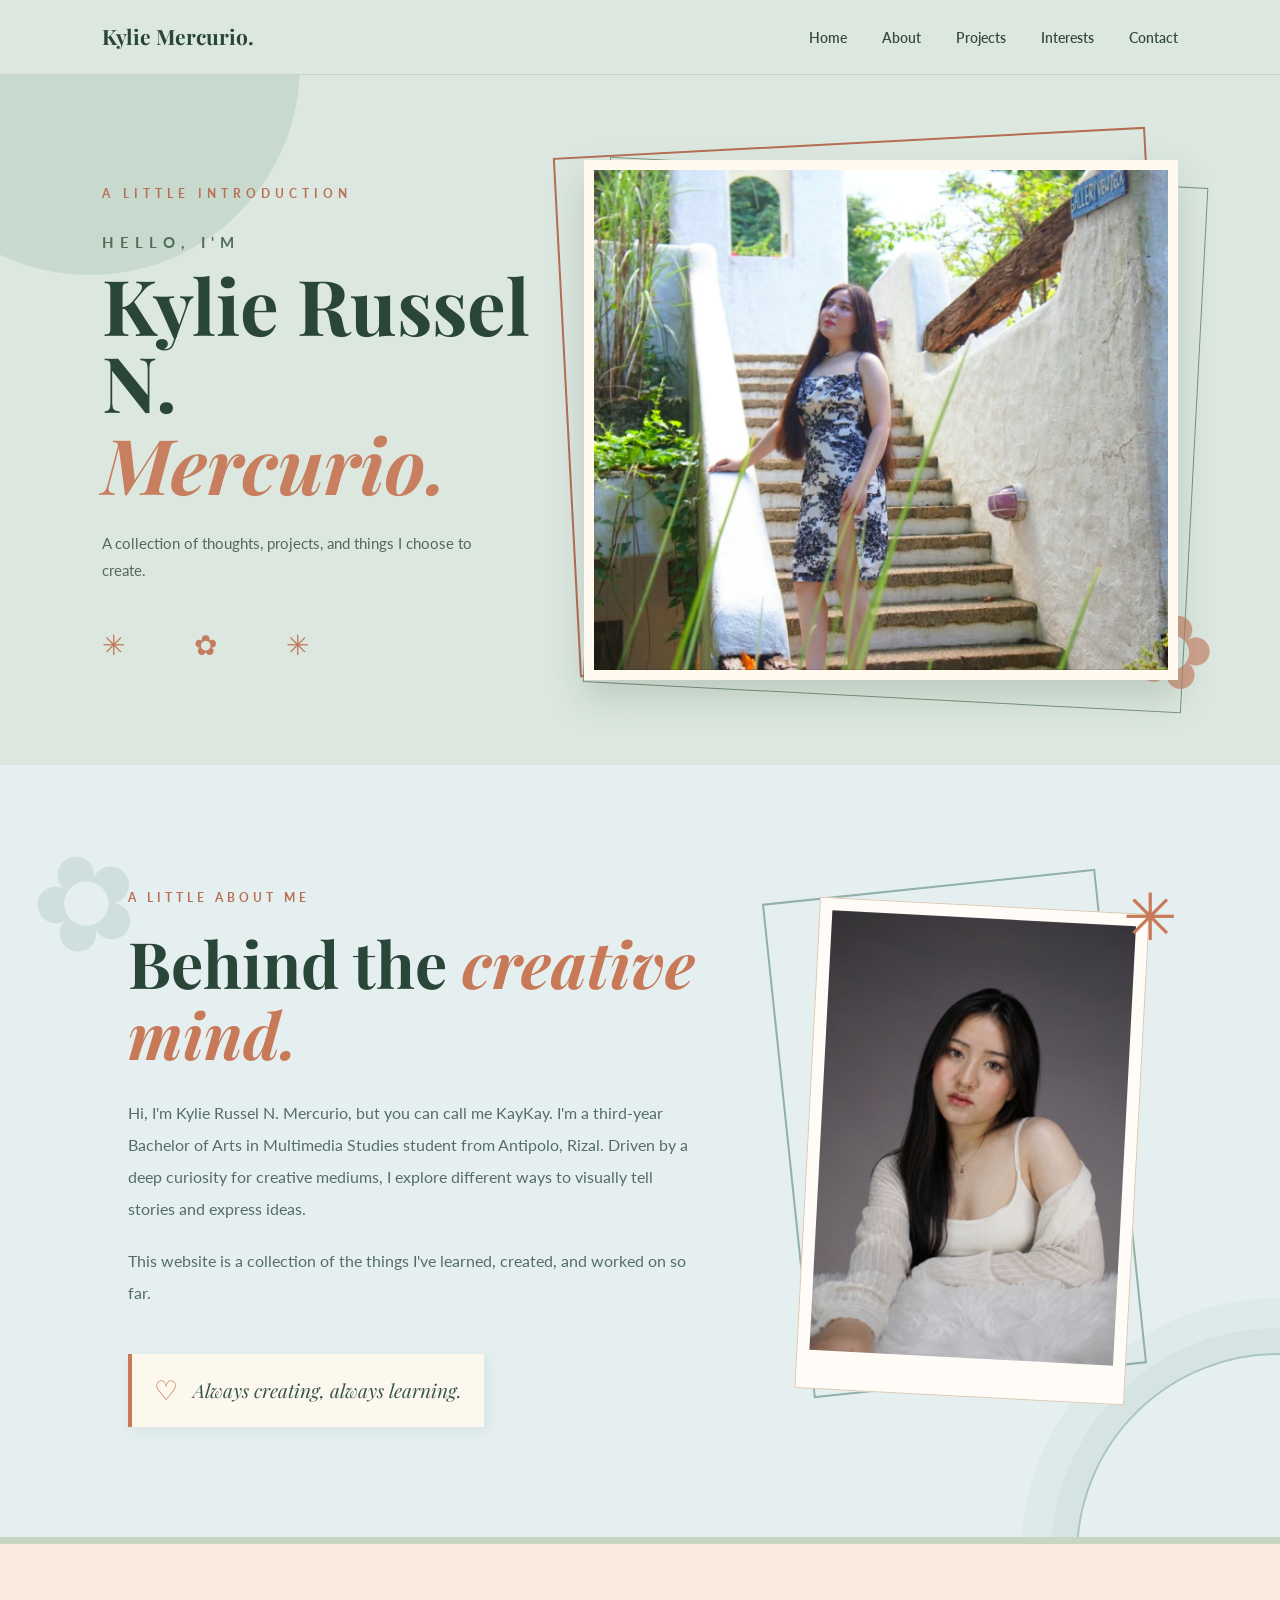
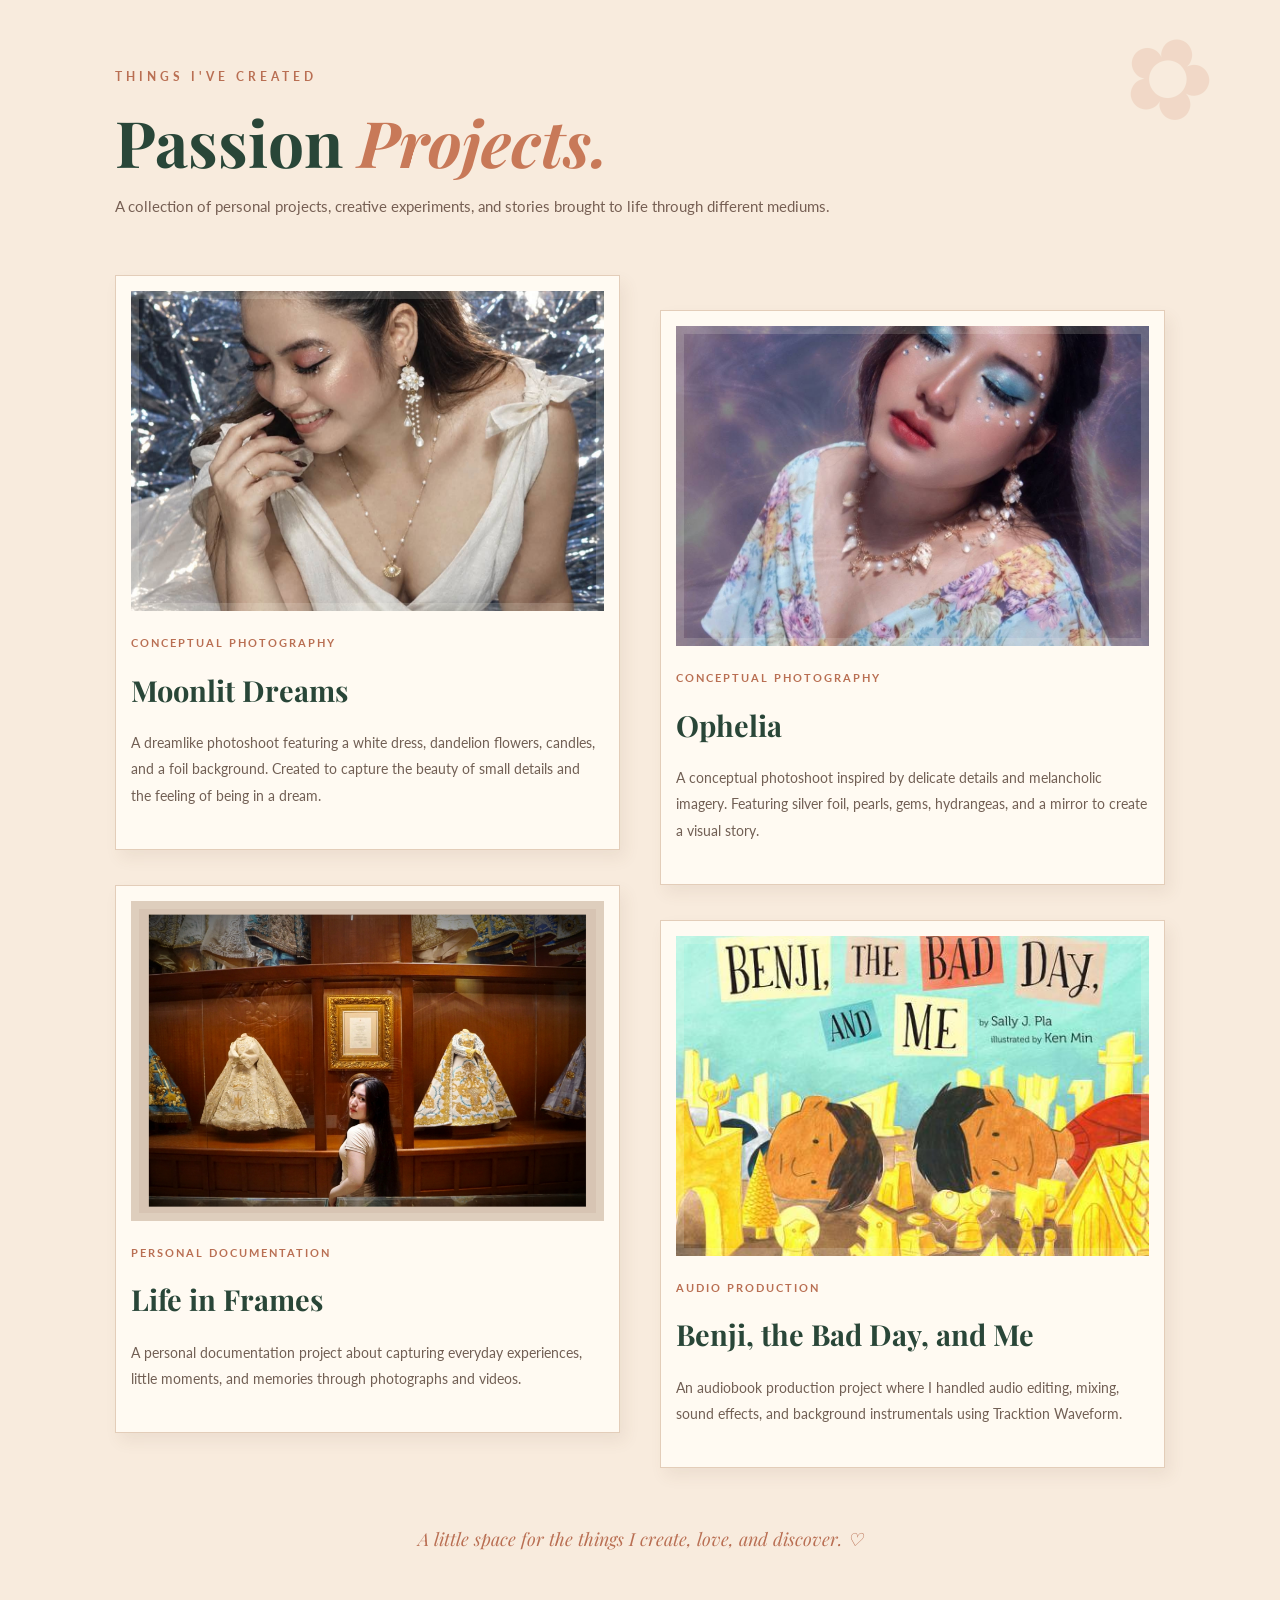
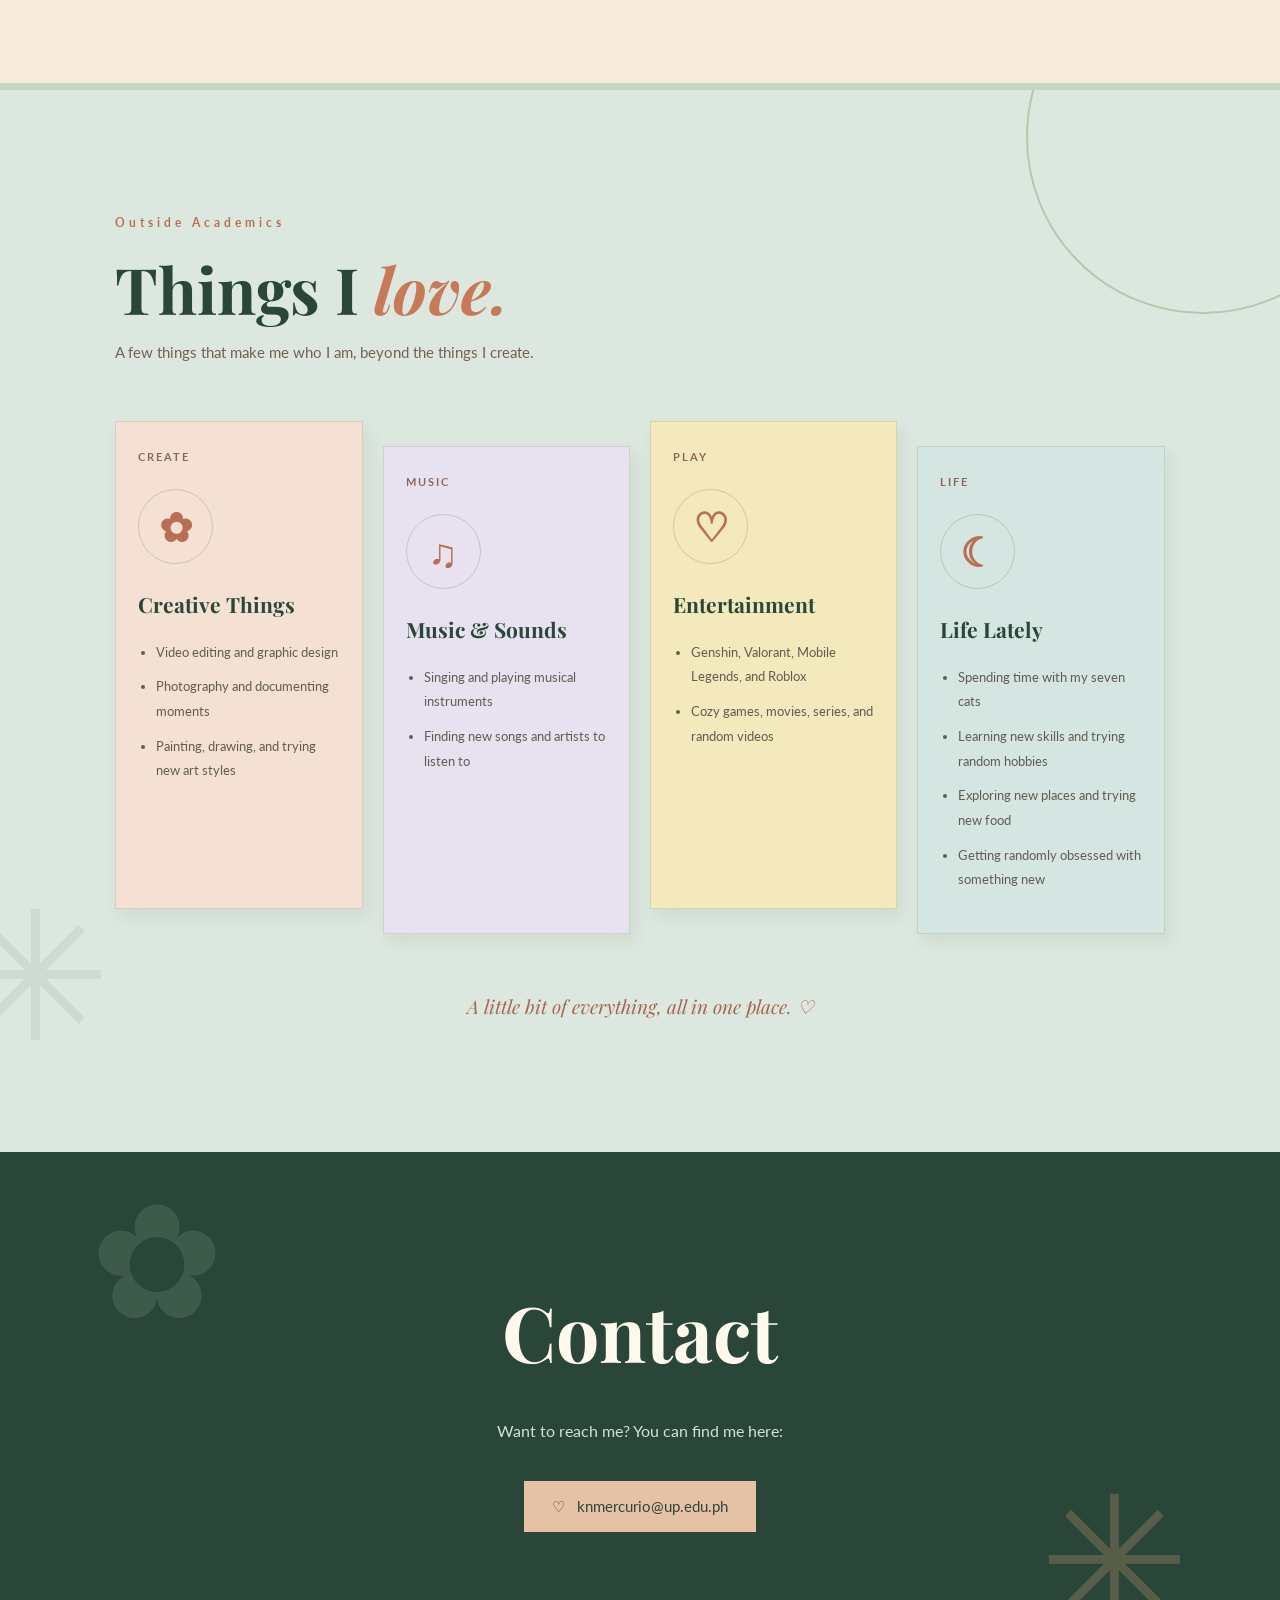
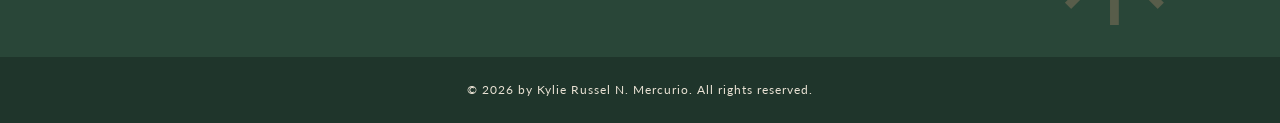
==== index.html @ 8a45fa14 "Rename myprofile.html to index.html" ====
<!DOCTYPE html>
<html lang="en">

<head>
    <meta charset="UTF-8">
    <meta name="viewport" content="width=device-width, initial-scale=1.0">

    <title>Kylie Russel N. Mercurio</title>

    <link rel="preconnect" href="https://fonts.googleapis.com">
    <link rel="preconnect" href="https://fonts.gstatic.com" crossorigin>

    <link href="https://fonts.googleapis.com/css2?family=Lato:wght@400;500;600;700&family=Playfair+Display:wght@400;500;600;700&display=swap" rel="stylesheet">

    <link rel="stylesheet" href="style.css">
</head>

<body>

    <main>
<! Navigation Bar >
<nav class="navbar">
    <div class="nav-container">

        <a href="#home" class="nav-logo">Kylie Mercurio.</a>

        <ul class="nav-links">
            <li><a href="#home">Home</a></li>
            <li><a href="#about">About</a></li>
            <li><a href="#projects">Projects</a></li>
            <li><a href="#interests">Interests</a></li>
            <li><a href="#contact">Contact</a></li>
        </ul>

    </div>
</nav>

<main>
        <! Home section >
      
<section id="home" class="hero">

    <div class="hero-content">

        <p class="small-label">A LITTLE INTRODUCTION</p>

        <p class="hello">HELLO, I'M</p>

        <h1 class="image-text">
            Kylie Russel N.
            <span>Mercurio.</span>
        </h1>

        <p class="hero-description">
            A collection of thoughts, projects, and
            things I choose to create.
        </p>

        <div class="hero-decoration">
            ✳ &nbsp; ✿ &nbsp; ✳
        </div>

    </div>

    <div class="hero-photo">
        <img src="HOME.jpeg" alt="Kylie ">
    </div>

</section>

        </section>


        <! About me section >
        <section id="about" class="about">

            <div class="about-text">

                <p class="section-label">A LITTLE ABOUT ME</p>

                <h2>Behind the <span>creative mind.</span></h2>

                <p>
                    Hi, I'm Kylie Russel N. Mercurio, but you can
                    call me KayKay. I'm a third-year Bachelor of
                    Arts in Multimedia Studies student from
                    Antipolo, Rizal. Driven by a deep curiosity
                    for creative mediums, I explore different
                    ways to visually tell stories and express ideas.
                </p>

                <p>
                    This website is a collection of the things
                    I've learned, created, and worked on so far.
                </p>

                <div class="about-note">
                    <span>♡</span>
                    <p>Always creating, always learning.</p>
                </div>

            </div>

            <div class="about-photo">

                <div class="photo-frame">
                    <img src="kylie.png" alt="Portrait of Kylie Mercurio">
                </div>
               
            </div>

        </section>


        <! Passion projects section >
        <section id="projects" class="projects">

            <div class="section-heading">

                <p class="section-label">THINGS I'VE CREATED</p>

                <h2>Passion <span>Projects.</span></h2>

                <p>
                    A collection of personal projects, creative experiments,
                    and stories brought to life through different mediums.
                </p>

            </div>

            <div class="project-container">

                <div class="project-card">

                    <div class="project-image">
                        <img src="moonlit.jpg" alt="Moonlit Dreams photoshoot">
                    </div>

                    <p class="card-number">CONCEPTUAL PHOTOGRAPHY</p>

                    <h3>Moonlit Dreams</h3>

                    <p>
                        A dreamlike photoshoot featuring a white dress,
                        dandelion flowers, candles, and a foil background.
                        Created to capture the beauty of small details
                        and the feeling of being in a dream.
                    </p>

                </div>

                <div class="project-card">

                    <div class="project-image">
                        <img src="ophelia.jpg" alt="Ophelia conceptual photoshoot">
                    </div>

                    <p class="card-number">CONCEPTUAL PHOTOGRAPHY</p>

                    <h3>Ophelia</h3>

                    <p>
                        A conceptual photoshoot inspired by delicate
                        details and melancholic imagery. Featuring
                        silver foil, pearls, gems, hydrangeas, and
                        a mirror to create a visual story.
                    </p>

                </div>

                <div class="project-card">

                    <div class="project-image">
                        <img src="life.png" alt="Life in Frames visual diary">
                    </div>

                    <p class="card-number">PERSONAL DOCUMENTATION</p>

                    <h3>Life in Frames</h3>

                    <p>
                        A personal documentation project about capturing
                        everyday experiences, little moments, and memories
                        through photographs and videos.
                    </p>

                </div>

                <div class="project-card">

                    <div class="project-image">
                        <img src="benji.jpg" alt="Benji, the Bad Day, and Me audiobook project">
                    </div>

                    <p class="card-number">AUDIO PRODUCTION</p>

                    <h3>Benji, the Bad Day, and Me</h3>

                    <p>
                        An audiobook production project where I handled
                        audio editing, mixing, sound effects, and
                        background instrumentals using Tracktion Waveform.
                    </p>

                </div>

            </div>

            <p class="projects-footer">
                A little space for the things I create, love, and discover. ♡
            </p>

        </section>


        <! Things I love section >
        <section id="interests" class="interests">

            <div class="section-heading">

                <p class="section-label">Outside Academics</p>

                <h2>Things I <span>love.</span></h2>

                <p>
                    A few things that make me who I am,
                    beyond the things I create.
                </p>

            </div>

            <div class="interest-container">

                <div class="interest-card">

                    <p class="card-number">CREATE</p>

                    <h3>✿</h3>

                    <h4>Creative Things</h4>

                    <ul>
                        <li>Video editing and graphic design</li>
                        <li>Photography and documenting moments</li>
                        <li>Painting, drawing, and trying new art styles</li>
                    </ul>

                </div>

                <div class="interest-card">

                    <p class="card-number">MUSIC</p>

                    <h3>♫</h3>

                    <h4>Music & Sounds</h4>

                    <ul>
                        <li>Singing and playing musical instruments</li>
                        <li>Finding new songs and artists to listen to</li>
                    </ul>

                </div>

                <div class="interest-card">

                    <p class="card-number">PLAY</p>

                    <h3>♡</h3>

                    <h4>Entertainment</h4>

                    <ul>
                        <li>Genshin, Valorant, Mobile Legends, and Roblox</li>
                        <li>Cozy games, movies, series, and random videos</li>
                    </ul>

                </div>

                <div class="interest-card">

                    <p class="card-number">LIFE</p>

                    <h3>☾</h3>

                    <h4>Life Lately</h4>

                    <ul>
                        <li>Spending time with my seven cats</li>
                        <li>Learning new skills and trying random hobbies</li>
                        <li>Exploring new places and trying new food</li>
                        <li>Getting randomly obsessed with something new</li>
                    </ul>

                </div>

            </div>

            <p class="interest-footer">
                A little bit of everything, all in one place. ♡
            </p>

        </section>


        <! Contact section >
        <section id="contact" class="contact">

            <h2>Contact</h2>

            <p>Want to reach me? You can find me here:</p>

            <p class="email">
                <a href="mailto:knmercurio@up.edu.ph">
                    ♡ &nbsp; knmercurio@up.edu.ph
                </a>
            </p>

        </section>

    </main>


    <! Footer >
    <footer>

        <p>© 2026 by Kylie Russel N. Mercurio. All rights reserved.</p>

    </footer>

</body>
</html>
---- style.css ----
/* GENERAL STYLING */

* {
    box-sizing: border-box;
}

html {
    scroll-behavior: smooth;
}

body {
    margin: 0;
    background: #FAF3E8;
    color: #344B40;
    font-family: 'Lato', sans-serif;
    font-size: 16px;
    line-height: 1.8;
}

h1, h2, h3, h4 {
    font-family: 'Playfair Display', serif;
}

a {
    color: inherit;
    text-decoration: none;
}

::selection {
    background: #D99A7B;
    color: white;
}


/* HOME SECTION */

.hero {
    min-height: 690px;
    display: grid;
    grid-template-columns: 0.85fr 1.15fr;
    align-items: center;
    position: relative;
    overflow: hidden;
    background: #DCE8DF;
    padding: 65px 8%;
}

.hero::before {
    content: "";
    position: absolute;
    width: 420px;
    height: 420px;
    background: #B8CFC1;
    border-radius: 50%;
    top: -220px;
    left: -120px;
    opacity: 0.55;
}

.hero::after {
    content: "✿";
    position: absolute;
    right: 5%;
    bottom: 4%;
    color: #C47C61;
    font-size: 100px;
    opacity: 0.65;
    transform: rotate(15deg);
}

.hero-content {
    position: relative;
    z-index: 2;
    padding: 30px 0;
}

.small-label {
    color: #B96F53;
    font-size: 12px;
    font-weight: bold;
    letter-spacing: 5px;
    margin-bottom: 25px;
}

.hello {
    color: #506E5B;
    font-size: 15px;
    font-weight: bold;
    letter-spacing: 6px;
    margin-bottom: 10px;
}

.image-text {
    color: #294638;
    font-size: clamp(3.5rem, 6vw, 6rem);
    line-height: 1;
    font-weight: 700;
    margin: 0;
}

.image-text span {
    display: block;
    color: #C77F60;
    font-style: italic;
    margin-top: 5px;
}

.hero-description {
    max-width: 380px;
    color: #53675A;
    font-size: 15px;
    margin-top: 28px;
}

.hero-decoration {
    color: #C47C61;
    font-size: 28px;
    margin-top: 35px;
    letter-spacing: 12px;
}

.hero-photo {
    position: relative;
    height: 520px;
    margin-left: 25px;
}

.hero-photo::before {
    content: "";
    position: absolute;
    inset: -18px 18px 18px -18px;
    border: 2px solid #B46E55;
    transform: rotate(-3deg);
}

.hero-photo::after {
    content: "";
    position: absolute;
    inset: 12px -18px -18px 12px;
    border: 1px solid #78947C;
    transform: rotate(3deg);
    pointer-events: none;
}

.hero-photo img {
    position: relative;
    z-index: 1;
    display: block;
    width: 100%;
    height: 100%;
    object-fit: cover;
    object-position: center 45%;
    border: 10px solid #FFF9EF;
    box-shadow: 0 18px 35px rgba(48, 66, 53, 0.18);
}


/* ABOUT SECTION */

.about {
    position: relative;
    display: flex;
    justify-content: space-between;
    align-items: center;
    gap: 7rem;
    min-height: 700px;
    padding: 110px 10%;
    background: #E5EFF0;
    overflow: hidden;
}

.about::before {
    content: "✿";
    position: absolute;
    top: 15px;
    left: 30px;
    color: #91B1A6;
    font-size: 130px;
    opacity: 0.25;
    transform: rotate(-20deg);
}

.about::after {
    content: "";
    position: absolute;
    width: 400px;
    height: 400px;
    right: -200px;
    bottom: -220px;
    border: 2px solid #A8C6B9;
    border-radius: 50%;
    box-shadow: 0 0 0 25px rgba(145, 177, 166, 0.12),
                0 0 0 55px rgba(145, 177, 166, 0.08);
}

.about-text {
    flex: 1;
    max-width: 690px;
    position: relative;
    z-index: 2;
}

.section-label {
    color: #B96F53;
    font-size: 12px;
    font-weight: bold;
    letter-spacing: 4px;
    margin-bottom: 20px;
}

.about-text h2 {
    color: #294638;
    font-size: clamp(3rem, 5vw, 4.5rem);
    line-height: 1.1;
    margin: 0 0 28px;
}

.about-text h2 span {
    color: #C87958;
    font-style: italic;
}

.about-text > p:not(.section-label) {
    color: #536D69;
    font-size: 16px;
    line-height: 2;
    margin-bottom: 20px;
}

.about-note {
    display: inline-flex;
    align-items: center;
    gap: 15px;
    margin-top: 25px;
    padding: 12px 22px;
    background: #FDF8EE;
    border-left: 4px solid #C87958;
    box-shadow: 4px 5px 12px rgba(65, 86, 76, 0.08);
}

.about-note span {
    font-size: 27px;
    color: #C87958;
}

.about-note p {
    margin: 0;
    color: #38564B;
    font-family: 'Playfair Display', serif;
    font-size: 19px;
    font-style: italic;
}

.about-photo {
    width: 330px;
    flex: none;
    position: relative;
    z-index: 2;
    margin-right: 15px;
}

.about-photo::before {
    content: "";
    position: absolute;
    inset: -20px 15px 15px -20px;
    border: 2px solid #91B1A6;
    transform: rotate(-6deg);
}

.about-photo::after {
    content: "✳";
    position: absolute;
    top: -48px;
    right: -40px;
    font-size: 65px;
    color: #C87958;
    z-index: 3;
}

.photo-frame {
    position: relative;
    background: #FFFCF7;
    padding: 12px 12px 38px;
    border: 1px solid #D8C9B5;
    box-shadow: 8px 15px 40
px rgba(36, 63, 54, 0.15);
    transform: rotate(3deg);
    transition: 0.4s ease;
}

.photo-frame:hover {
    transform: rotate(0deg) translateY(-8px);
}

.photo-frame img {
    display: block;
    width: 100%;
    height: 440px;
    object-fit: cover;
}

.photo-caption {
    text-align: center;
    color: #D77B55;
    font-family: 'Playfair Display', serif;
    font-style: italic;
    font-size: 1.1rem;
    font-weight: 500;
    letter-spacing: 1px;
    margin-top: 0.1rem;
    margin-bottom: 0.0rem;
    transform: translateY(-28deg) rotate(-3deg);
}


/* PROJECTS SECTION */

.projects {
    position: relative;
    padding: 110px 9%;
    background: #F8EBDD;
    border-top: 7px solid #C6D6C3;
    border-bottom: 7px solid #C6D6C3;
    overflow: hidden;
}

.projects::before {
    content: "✿";
    position: absolute;
    top: 30px;
    right: 5%;
    font-size: 110px;
    color: #D99A7B;
    opacity: 0.22;
    transform: rotate(20deg);
}

.section-heading {
    position: relative;
    margin-bottom: 55px;
    max-width: 720px;
    z-index: 1;
}

.section-heading h2 {
    color: #294638;
    font-size: clamp(3.2rem, 5vw, 4.5rem);
    line-height: 1.1;
    margin: 0 0 15px;
}

.section-heading h2 span {
    color: #C87958;
    font-style: italic;
}

.section-heading > p:last-child {
    color: #765F53;
    font-size: 15px;
}

.project-container {
    display: grid;
    grid-template-columns: repeat(2, 1fr);
    gap: 40px;
}

.project-card {
    position: relative;
    background: #FFFAF2;
    padding: 15px 15px 25px;
    border: 1px solid #E3CDB9;
    box-shadow: 5px 8px 15px rgba(101, 73, 57, 0.08);
    transition: transform 0.35s ease, box-shadow 0.35s ease;
}

.project-card:nth-child(2) {
    transform: translateY(35px);
}

.project-card:nth-child(3) {
    transform: translateY(-5px);
}

.project-card:nth-child(4) {
    transform: translateY(30px);
}

.project-card:hover {
    transform: translateY(-8px);
    box-shadow: 0 15px 25px rgba(101, 73, 57, 0.15);
}

.project-image {
    position: relative;
    width: 100%;
    height: 320px;
    overflow: hidden;
    background: #D7C4B3;
}

.project-image::after {
    content: "";
    position: absolute;
    inset: 0;
    border: 8px solid rgba(255, 250, 242, 0.16);
    pointer-events: none;
}

.project-image img {
    display: block;
    width: 100%;
    height: 100%;
    object-fit: cover;
    transition: transform 0.5s ease;
}

.project-card:hover .project-image img {
    transform: scale(1.07);
}

.card-number {
    color: #B96F53;
    font-size: 11px;
    font-weight: bold;
    letter-spacing: 2px;
    margin-top: 22px;
}

.project-card h3 {
    color: #294638;
    font-size: 29px;
    margin: 5px 0 10px;
}

.project-card > p:last-child {
    color: #715F54;
    font-size: 14px;
    line-height: 1.9;
}

.projects-footer {
    text-align: center;
    color: #B96F53;
    font-family: 'Playfair Display', serif;
    font-size: 18px;
    font-style: italic;
    margin-top: 85px;
}


/* INTERESTS SECTION */

.interests {
    position: relative;
    padding: 110px 9%;
    background: #DCE8DF;
    overflow: hidden;
}

.interests::before {
    content: "✳";
    position: absolute;
    left: -40px;
    bottom: 20px;
    color: #A2BBA5;
    font-size: 180px;
    opacity: 0.25;
}

.interests::after {
    content: "";
    position: absolute;
    top: -130px;
    right: -100px;
    width: 350px;
    height: 350px;
    border: 2px solid #B6C8AE;
    border-radius: 50%;
}

.interests .section-heading {
    position: relative;
    z-index: 1;
}

.interest-container {
    display: grid;
    grid-template-columns: repeat(4, 1fr);
    gap: 20px;
    position: relative;
    z-index: 1;
}

.interest-card {
    min-height: 350px;
    padding: 25px 22px;
    border: 1px solid rgba(100, 111, 85, 0.18);
    box-shadow: 5px 8px 15px rgba(48, 66, 53, 0.08);
    transition: transform 0.35s ease, box-shadow 0.35s ease;
}

.interest-card:nth-child(1) {
    background: #F5E1D4;
}

.interest-card:nth-child(2) {
    background: #E8E2F0;
}

.interest-card:nth-child(3) {
    background: #F4E9BD;
}

.interest-card:nth-child(4) {
    background: #D5E5E1;
}

.interest-card:nth-child(even) {
    transform: translateY(25px);
}

.interest-card:hover {
    transform: translateY(-8px);
    box-shadow: 0 15px 25px rgba(48, 66, 53, 0.14);
}

.interest-card .card-number {
    margin-top: 0;
    color: #8C6656;
}

.interest-card h3 {
    display: flex;
    align-items: center;
    justify-content: center;
    width: 75px;
    height: 75px;
    border: 1px solid rgba(109, 95, 78, 0.25);
    border-radius: 50%;
    color: #B96F53;
    font-size: 40px;
    margin: 22px 0;
}

.interest-card h4 {
    color: #294638;
    font-size: 21px;
    margin: 12px 0;
}

.interest-card ul {
    padding-left: 18px;
    color: #625D52;
}

.interest-card li {
    font-size: 13px;
    line-height: 1.9;
    margin-bottom: 10px;
}

.interest-footer {
    position: relative;
    z-index: 1;
    text-align: center;
    color: #A76550;
    font-family: 'Playfair Display', serif;
    font-size: 19px;
    font-style: italic;
    margin-top: 80px;
}


/* CONTACT SECTION */

.contact {
    position: relative;
    overflow: hidden;
    text-align: center;
    padding: 110px 8%;
    background: #294638;
    color: #FFF8ED;
}

.contact::before {
    content: "✿";
    position: absolute;
    top: -40px;
    left: 7%;
    color: #B9CBB5;
    font-size: 160px;
    opacity: 0.15;
}

.contact::after {
    content: "✳";
    position: absolute;
    right: 7%;
    bottom: -60px;
    color: #E3A17F;
    font-size: 180px;
    opacity: 0.25;
}

.contact h2 {
    position: relative;
    z-index: 1;
    color: #FFF8ED;
    font-size: clamp(3.5rem, 6vw, 5rem);
    margin: 0 0 15px;
}

.contact > p:not(.email) {
    position: relative;
    z-index: 1;
    color: #D6E1D5;
    font-size: 16px;
}

.email {
    position: relative;
    z-index: 1;
    display: inline-block;
    padding: 12px 28px;
    margin-top: 20px;
    background: #E5C2A6;
    color: #294638;
    font-size: 15px;
    transition: 0.3s ease;
}

.email:hover {
    background: #FFF8ED;
    transform: translateY(-5px);
}


/* FOOTER */

footer {
    display: flex;
    justify-content: center;
    align-items: center;
    text-align: center;
    padding: 22px 8%;
    background: #1F352B;
    color: #E9E2D4;
    font-size: 12px;
    letter-spacing: 1px;
}

footer p {
    margin: 0;
}


/* RESPONSIVE DESIGN */

@media screen and (max-width: 1000px) {

    .hero {
        grid-template-columns: 1fr 1fr;
        padding: 60px 6%;
    }

    .hero-photo {
        height: 430px;
    }

    .about {
        gap: 4rem;
    }

    .interest-container {
        grid-template-columns: repeat(2, 1fr);
    }

}

@media screen and (max-width: 700px) {

    .hero {
        grid-template-columns: 1fr;
        gap: 45px;
        padding: 65px 8%;
    }

    .hero-content {
        padding: 0;
    }

    .image-text {
        font-size: 3.7rem;
    }

    .hero-photo {
        height: 420px;
        margin: 0 10px;
    }

    .hero::after {
        font-size: 65px;
    }

    .about {
        flex-direction: column;
        align-items: flex-start;
        gap: 55px;
        padding: 80px 8%;
    }

    .about-text h2 {
        font-size: 3.3rem;
    }

    .about-photo {
        width: 75%;
        max-width: 320px;
        align-self: center;
        margin: 0;
    }

    .photo-frame img {
        height: 390px;
    }

    .projects {
        padding: 80px 7%;
    }

    .project-container {
        grid-template-columns: 1fr;
        gap: 30px;
    }

    .project-card:nth-child(n) {
        transform: none;
    }

    .project-image {
        height: 270px;
    }

    .projects-footer {
        margin-top: 50px;
    }

    .interests {
        padding: 80px 7%;
    }

    .interest-container {
        grid-template-columns: 1fr 1fr;
        gap: 15px;
    }

    .interest-card {
        padding: 20px 15px;
    }

    .interest-card:nth-child(n) {
        transform: none;
    }

    .interest-footer {
        margin-top: 45px;
    }

    .contact {
        padding: 85px 7%;
    }

}

@media screen and (max-width: 420px) {

    .image-text {
        font-size: 3rem;
    }

    .hero-photo {
        height: 330px;
    }

    .interest-container {
        grid-template-columns: 1fr;
    }

    .interest-card {
        min-height: auto;
    }

    .about-text h2 {
        font-size: 2.8rem;
    }

}
/* NAVIGATION BAR */

.navbar {
position: sticky;
top: 0;
z-index: 1000;
width: 100%;
background: #DCE8DF;
padding: 18px 8%;
border-bottom: 1px solid rgba(41, 70, 56, 0.12);
}

.nav-container {
display: flex;
justify-content: space-between;
align-items: center;
max-width: 1400px;
margin: auto;
}

.nav-logo {
color: #294638;
font-family: 'Playfair Display', serif;
font-size: 21px;
font-weight: 700;
}

.nav-links {
display: flex;
align-items: center;
gap: 35px;
list-style: none;
margin: 0;
padding: 0;
}

.nav-links a {
color: #344B40;
font-size: 14px;
font-weight: 600;
transition: color 0.3s ease;
}

.nav-links a:hover {
color: #C87958;
}
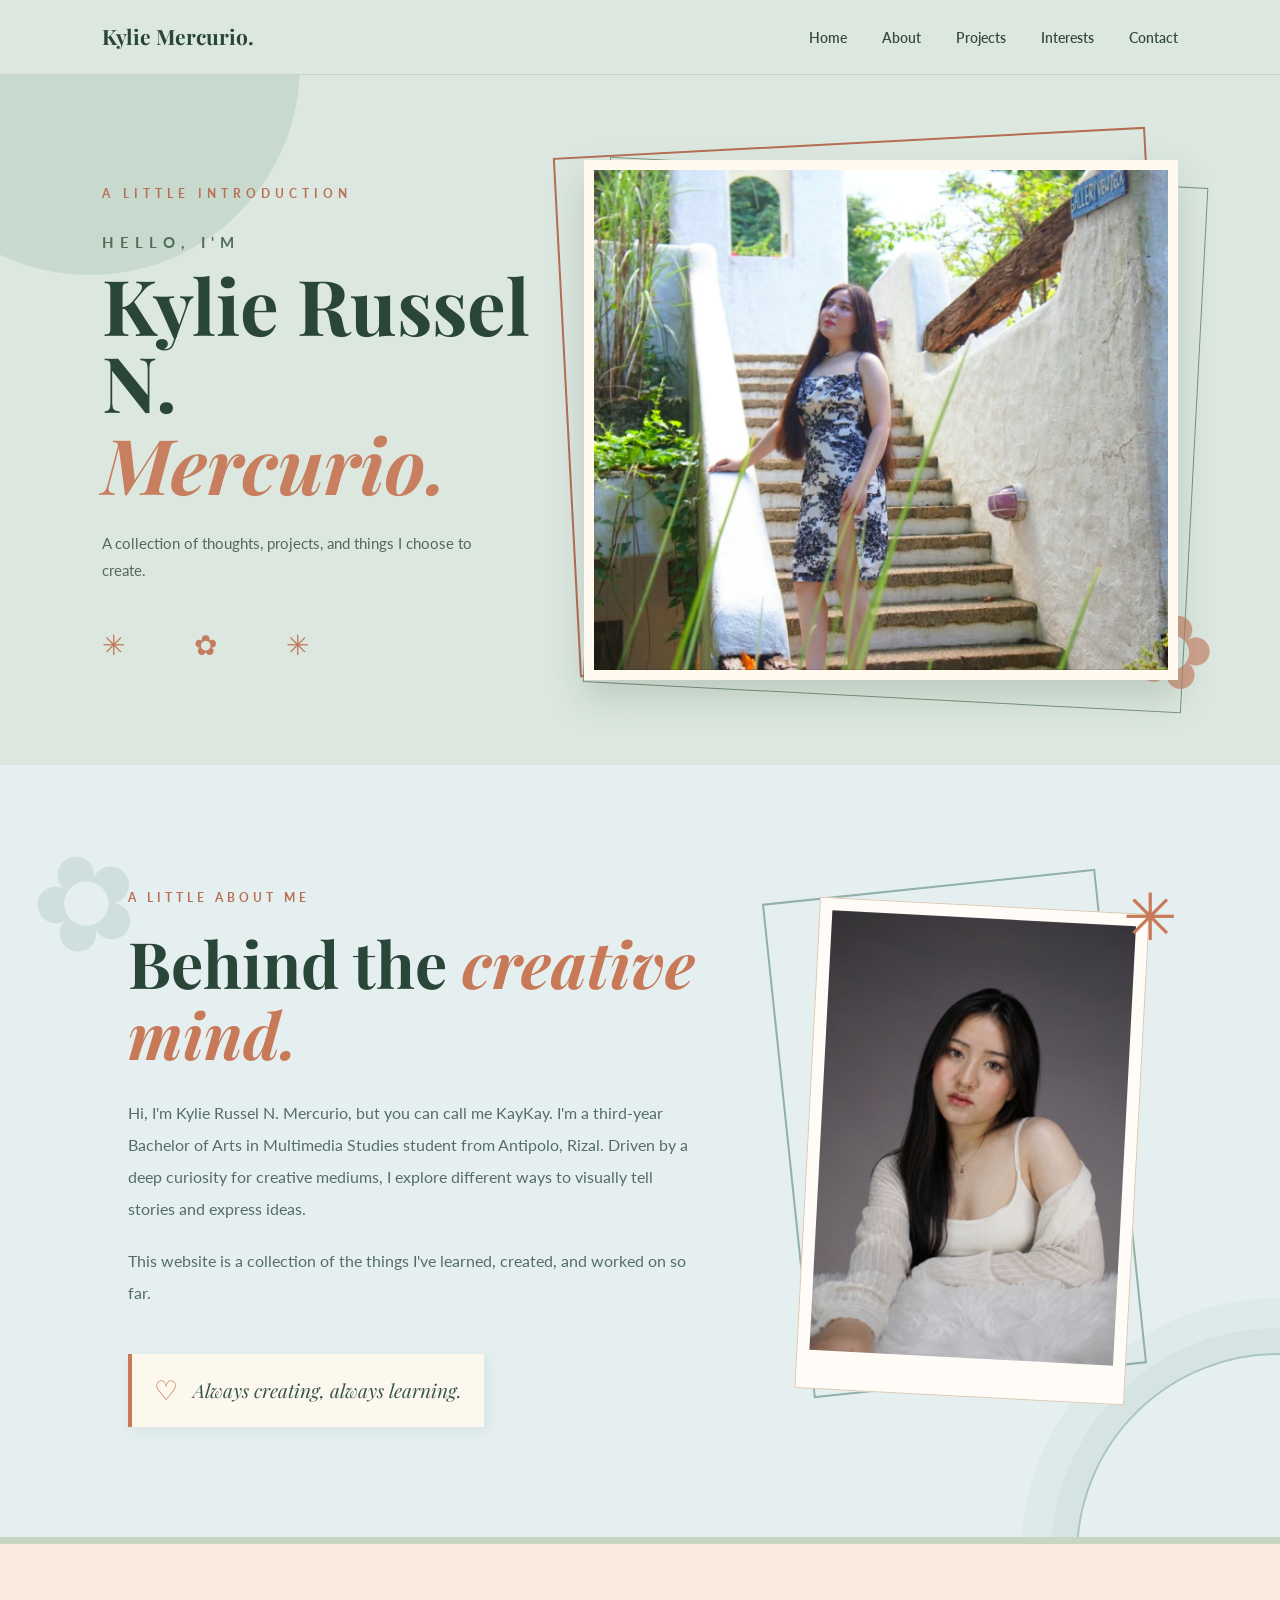
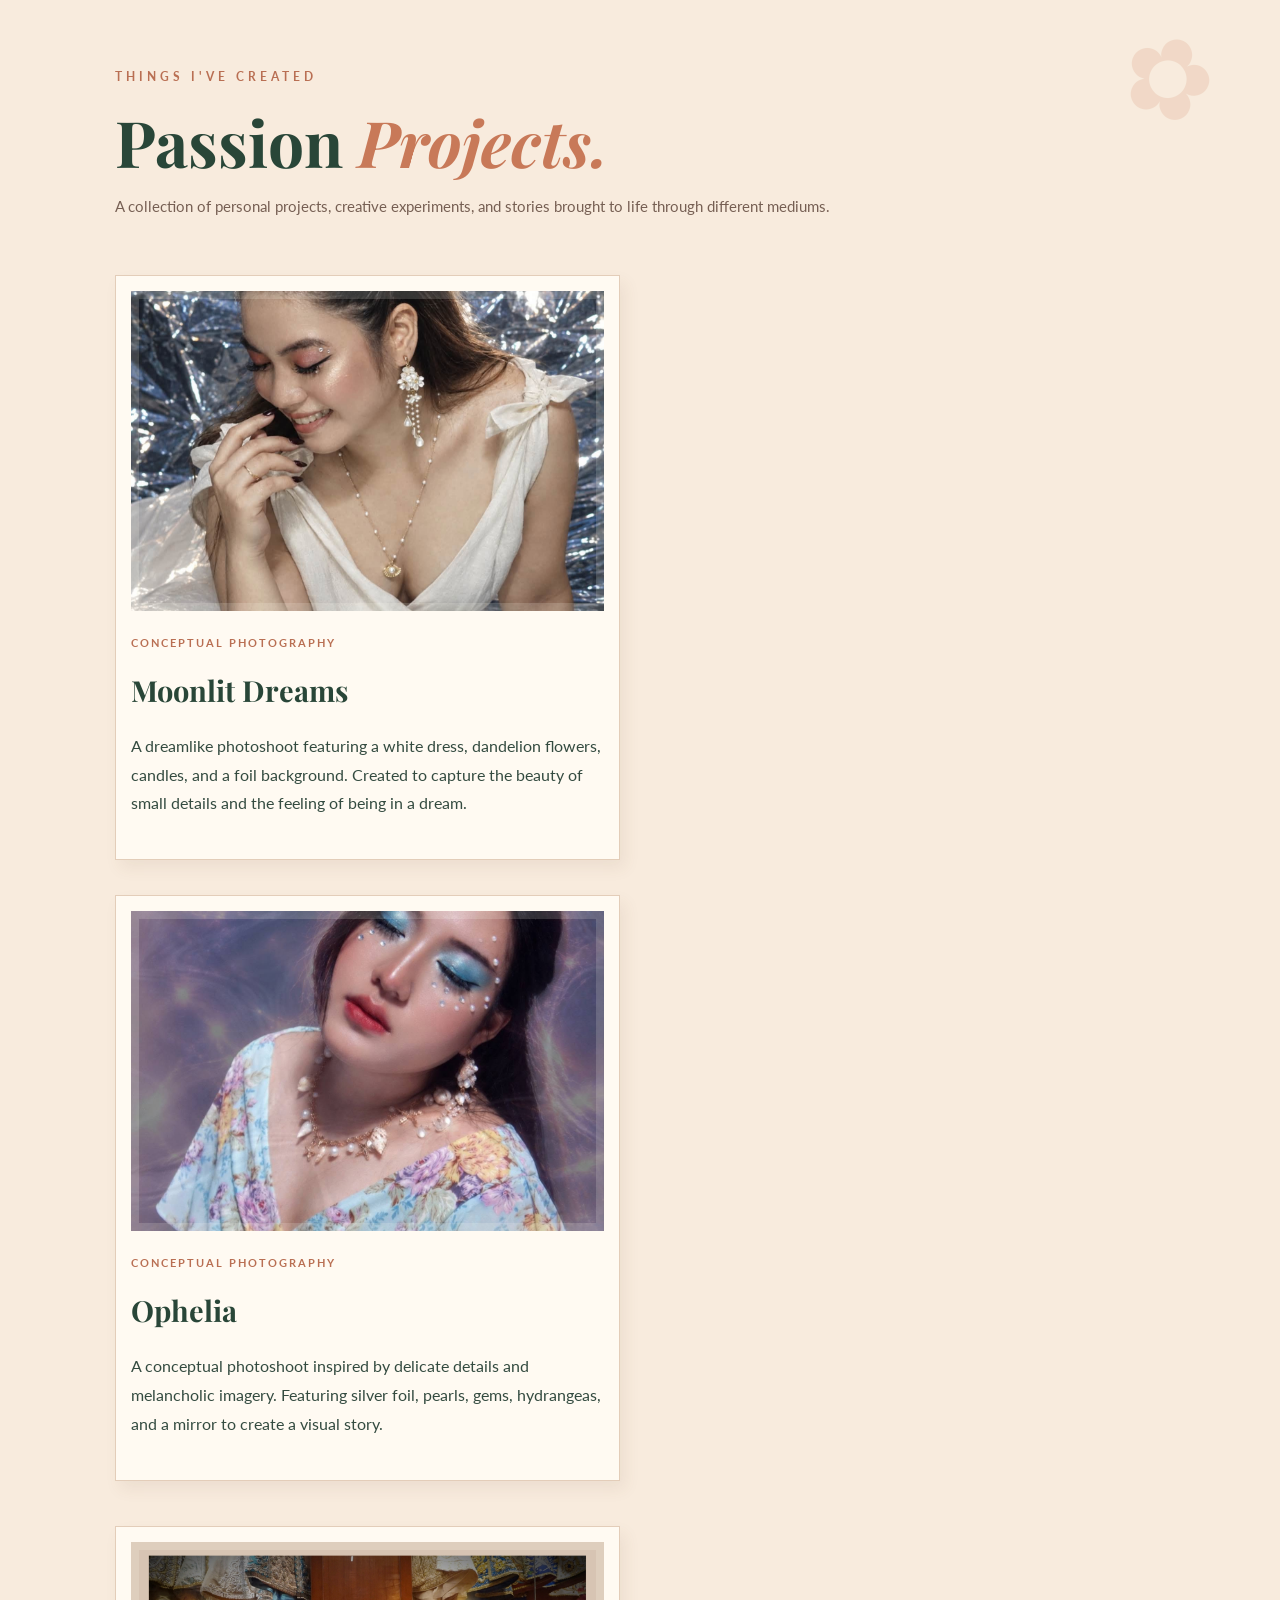
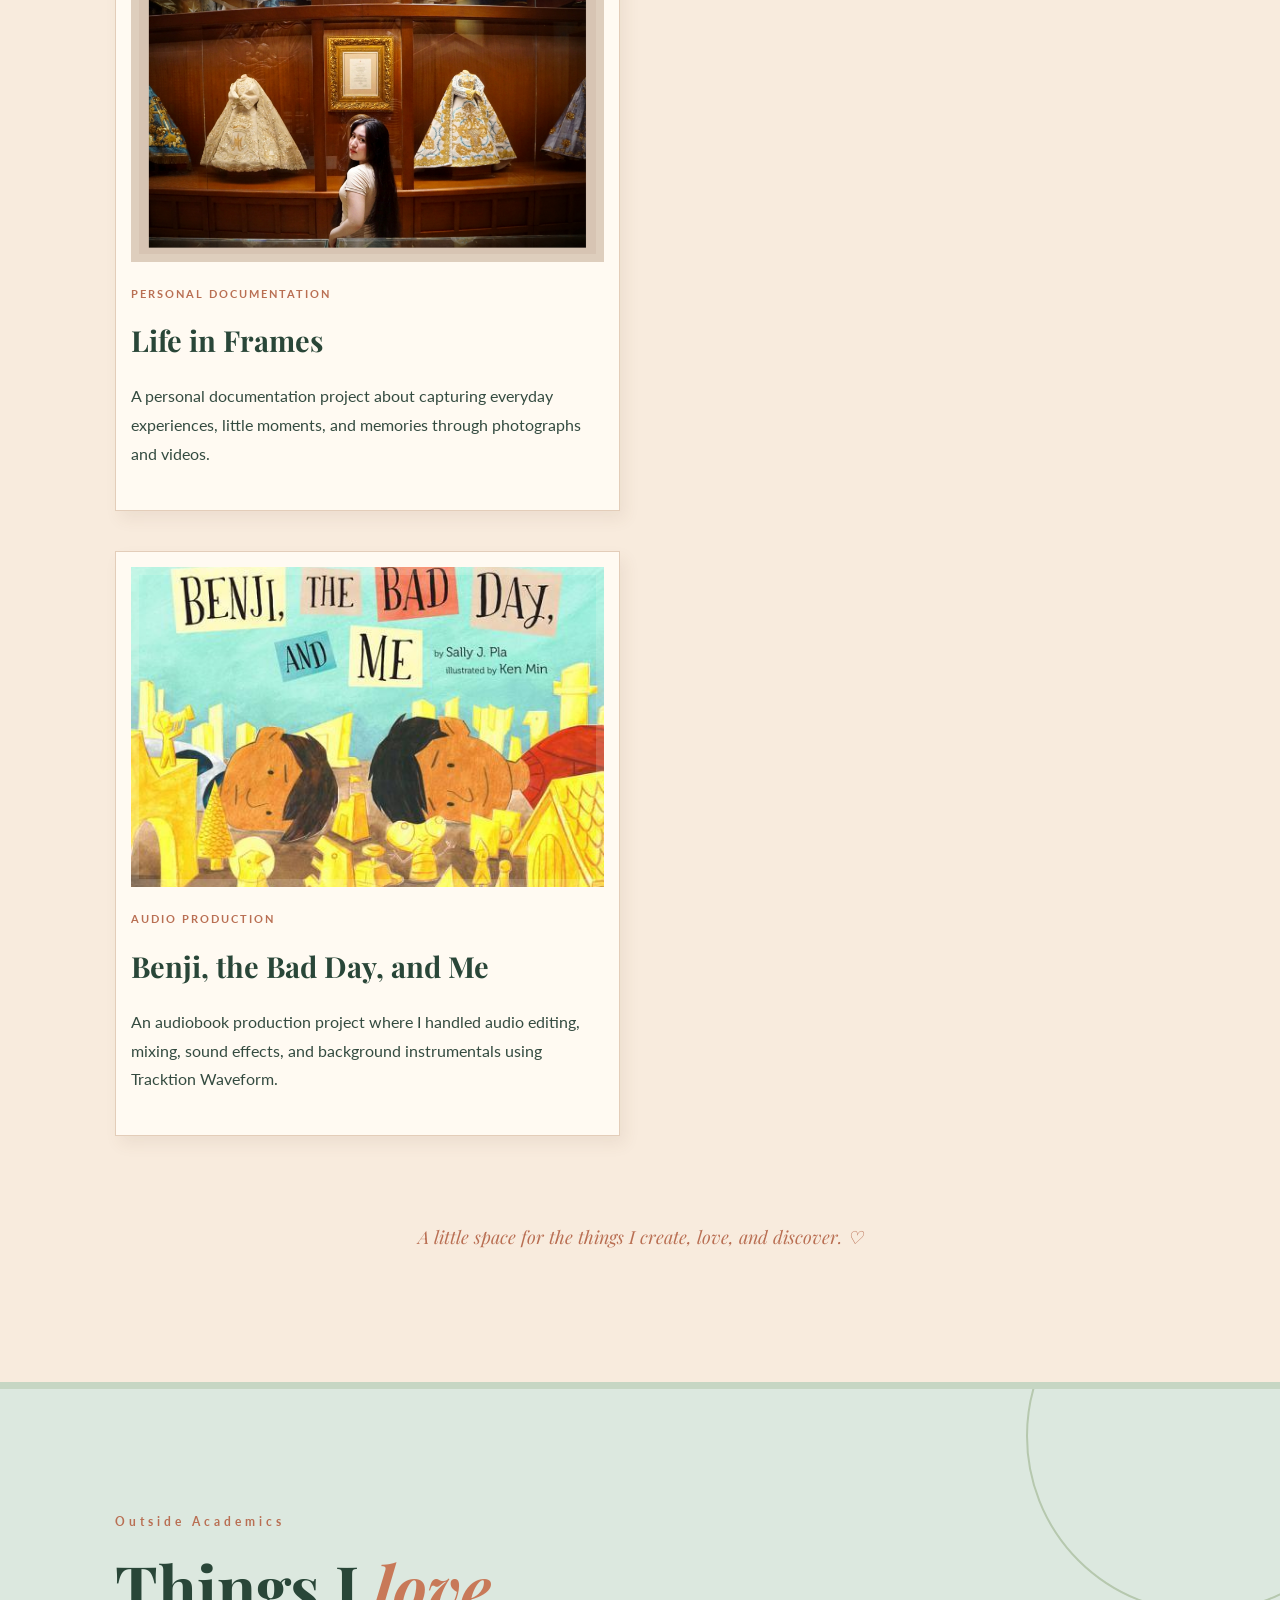
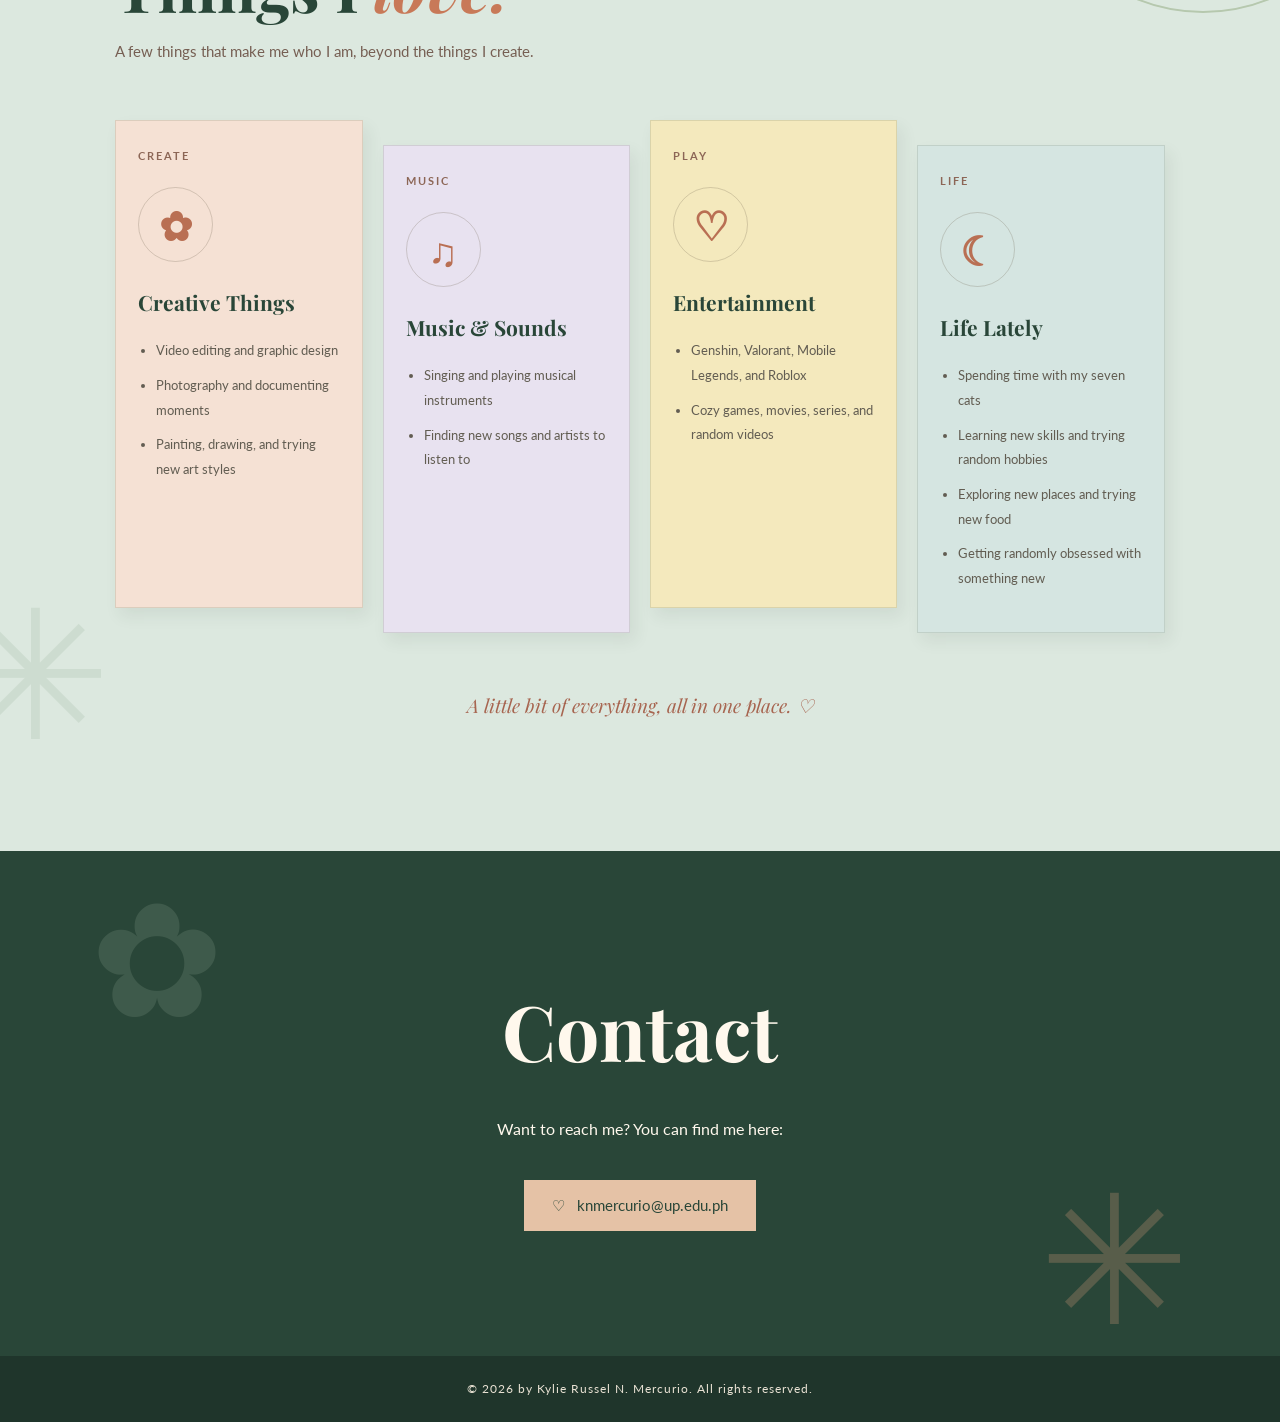
==== commit 10190c4b: "Update index.html" ====
--- a/index.html
+++ b/index.html
@@ -133,7 +133,8 @@
 
                 <div class="project-card">
 
-                    <div class="project-image">
+                <div class="project-image">
+                    <a href="https://www.facebook.com/share/p/1Ctq4CMtZ9/">
                         <img src="moonlit.jpg" alt="Moonlit Dreams photoshoot">
                     </div>
 
@@ -153,6 +154,7 @@
                 <div class="project-card">
 
                     <div class="project-image">
+                        <a href="https://www.facebook.com/share/p/1FXDJyH6AM/">
                         <img src="ophelia.jpg" alt="Ophelia conceptual photoshoot">
                     </div>
 
@@ -172,6 +174,7 @@
                 <div class="project-card">
 
                     <div class="project-image">
+                        <a href="https://www.instagram.com/kylxssel/">
                         <img src="life.png" alt="Life in Frames visual diary">
                     </div>
 
@@ -190,6 +193,7 @@
                 <div class="project-card">
 
                     <div class="project-image">
+                        <a href="https://soundcloud.com/kylie-russel-mercurio/sets/benji-the-bad-day-and-me-mms?si=612dc109b52b44cbb81999407bb6392f&utm_source=clipboard&utm_medium=text&utm_campaign=social_sharing">
                         <img src="benji.jpg" alt="Benji, the Bad Day, and Me audiobook project">
                     </div>
 
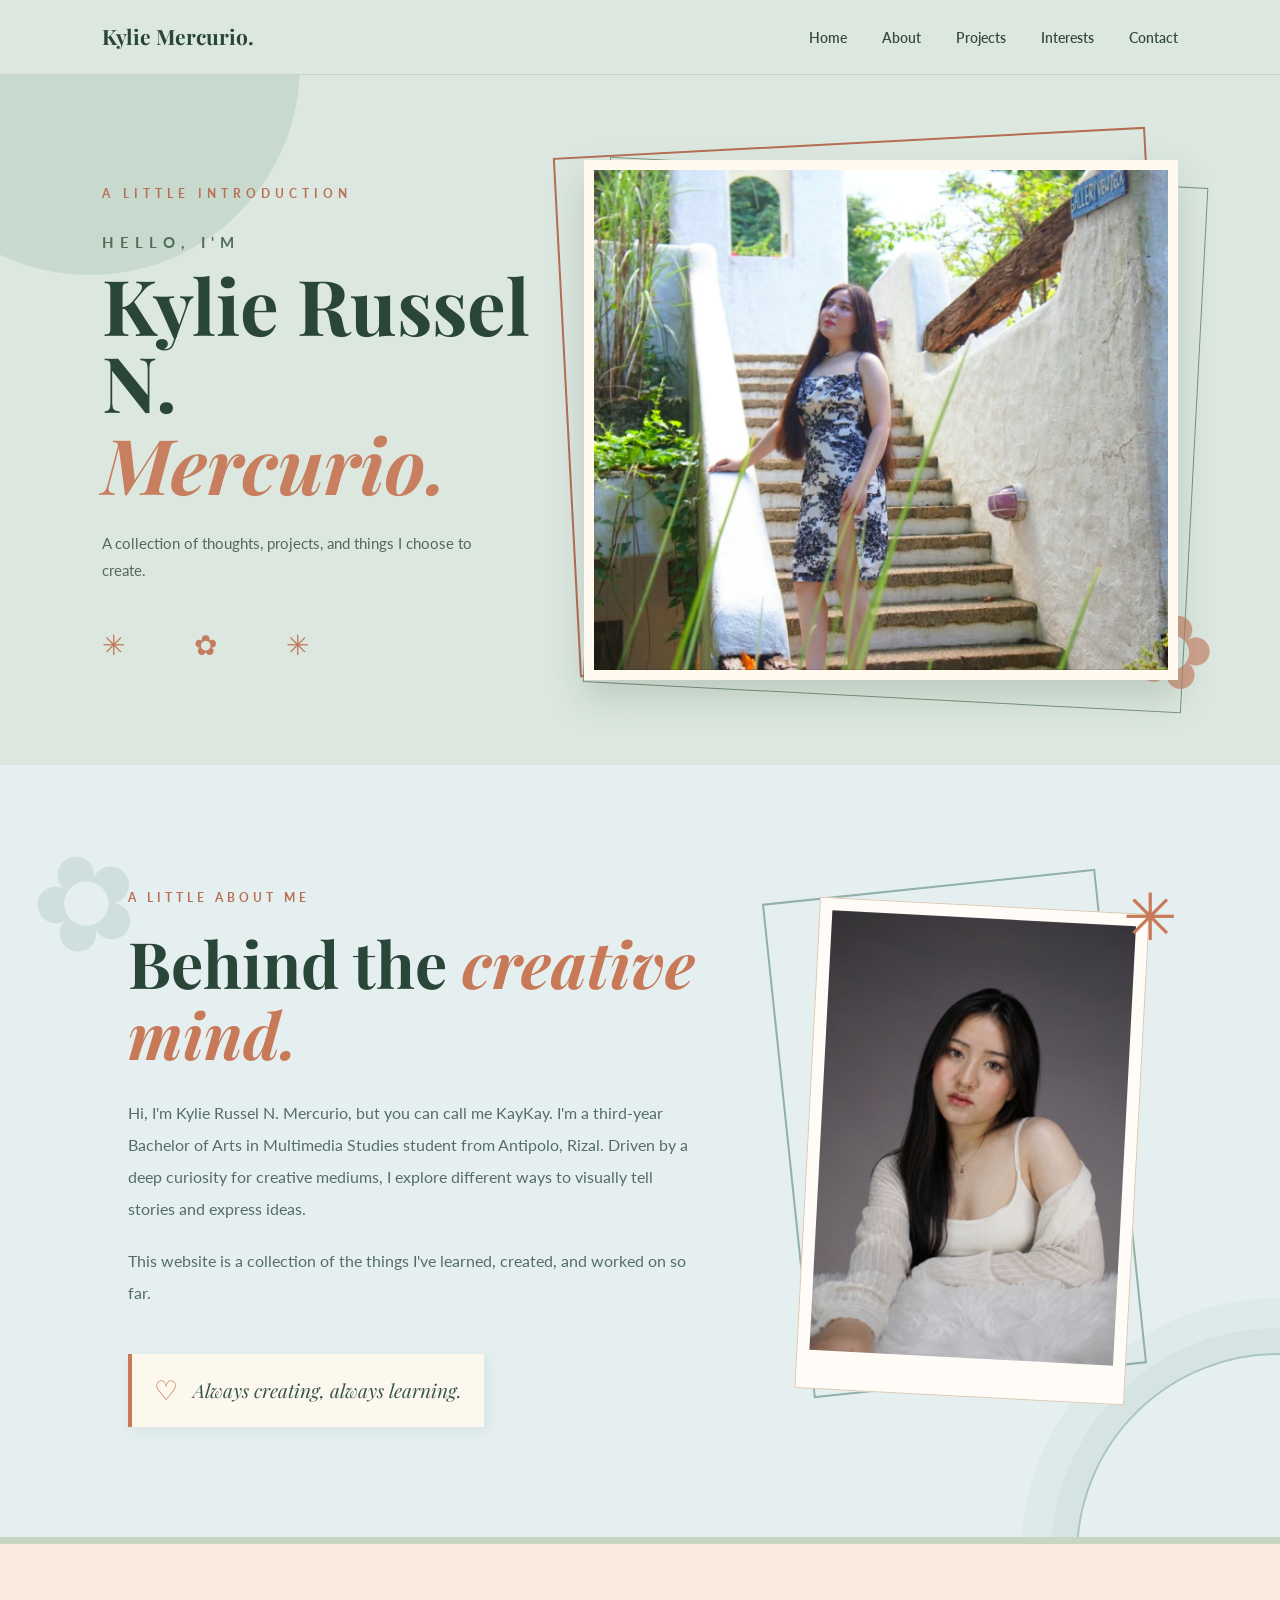
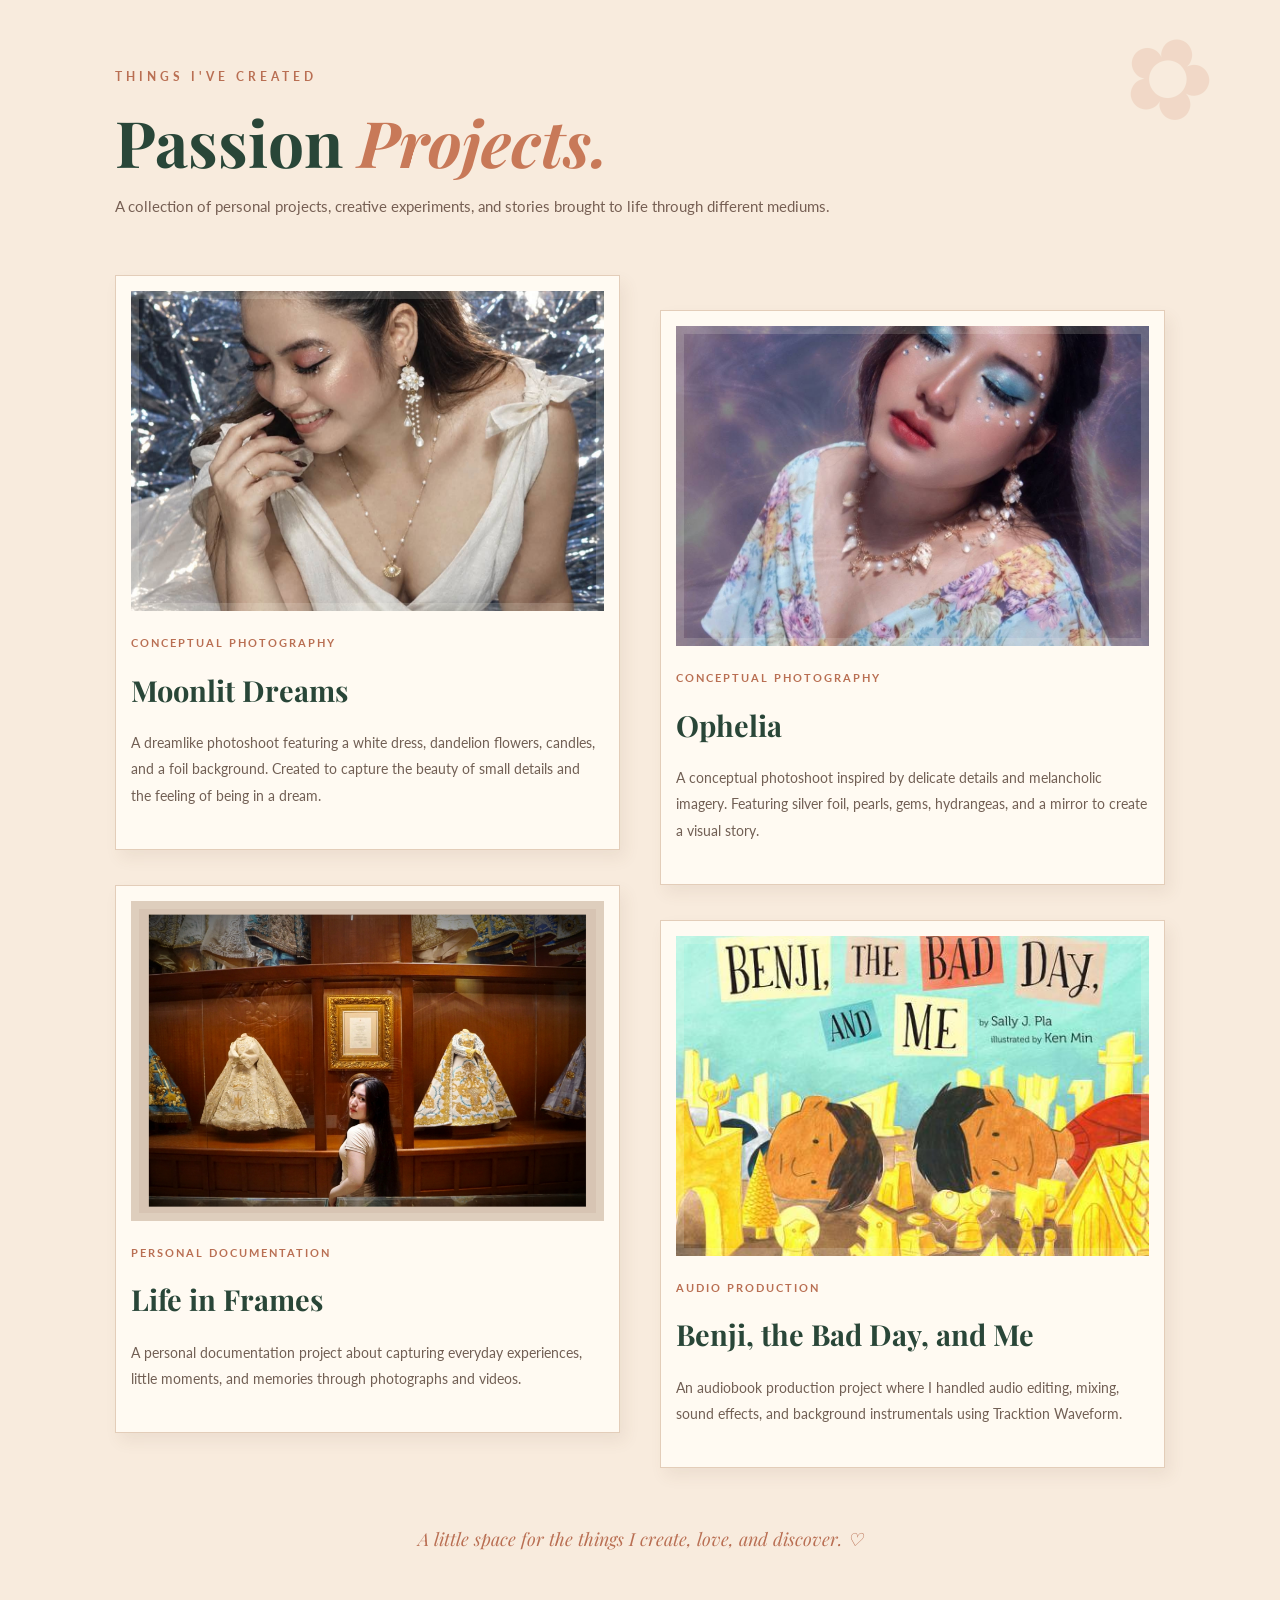
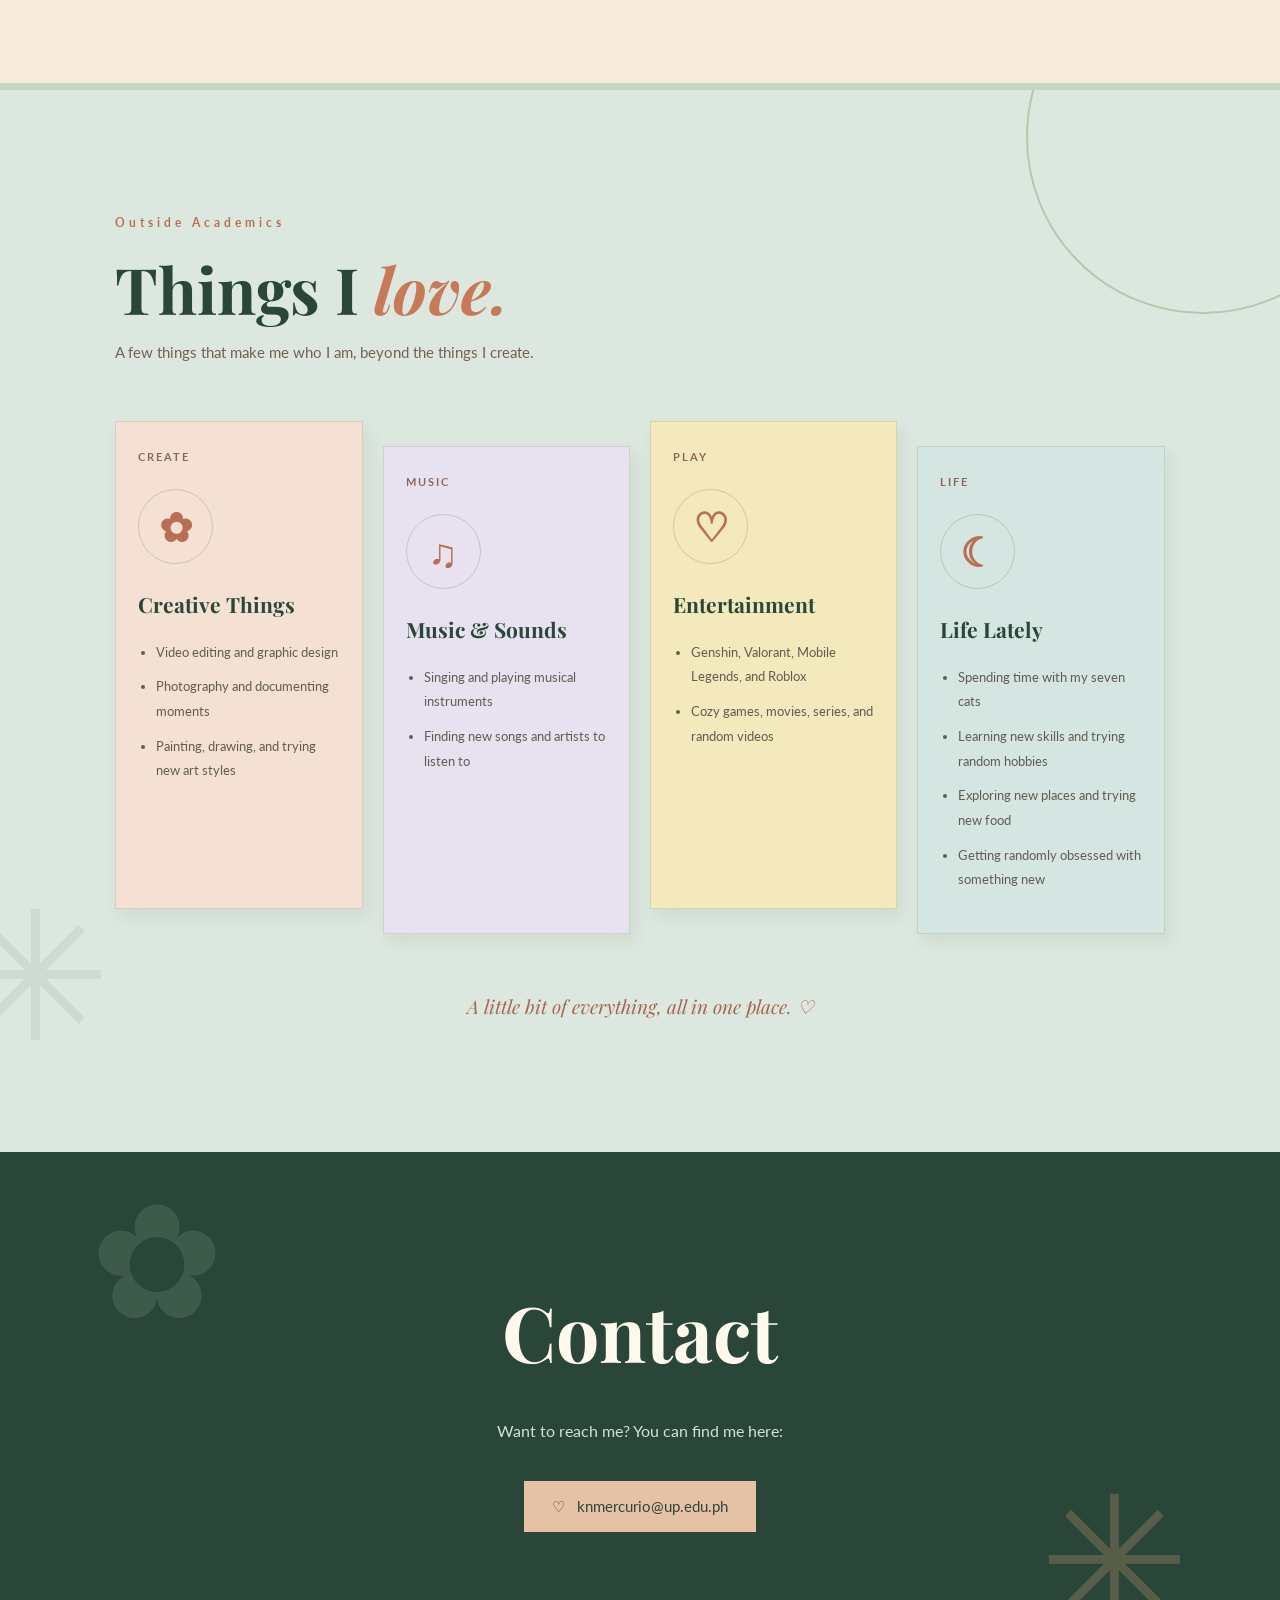
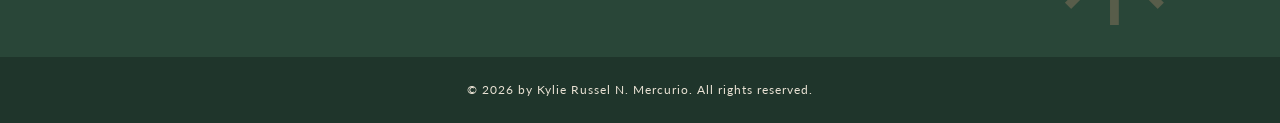
==== commit cf6ba67c: "Update index.html" ====
--- a/index.html
+++ b/index.html
@@ -1,4 +1,3 @@
-
 <!DOCTYPE html>
 <html lang="en">
 
@@ -112,111 +111,113 @@
 
         </section>
 
-
-        <! Passion projects section >
-        <section id="projects" class="projects">
-
-            <div class="section-heading">
-
-                <p class="section-label">THINGS I'VE CREATED</p>
-
-                <h2>Passion <span>Projects.</span></h2>
-
-                <p>
-                    A collection of personal projects, creative experiments,
-                    and stories brought to life through different mediums.
-                </p>
-
-            </div>
-
-            <div class="project-container">
-
-                <div class="project-card">
-
-                <div class="project-image">
-                    <a href="https://www.facebook.com/share/p/1Ctq4CMtZ9/">
-                        <img src="moonlit.jpg" alt="Moonlit Dreams photoshoot">
-                    </div>
-
-                    <p class="card-number">CONCEPTUAL PHOTOGRAPHY</p>
-
-                    <h3>Moonlit Dreams</h3>
-
-                    <p>
-                        A dreamlike photoshoot featuring a white dress,
-                        dandelion flowers, candles, and a foil background.
-                        Created to capture the beauty of small details
-                        and the feeling of being in a dream.
-                    </p>
-
-                </div>
-
-                <div class="project-card">
-
-                    <div class="project-image">
-                        <a href="https://www.facebook.com/share/p/1FXDJyH6AM/">
-                        <img src="ophelia.jpg" alt="Ophelia conceptual photoshoot">
-                    </div>
-
-                    <p class="card-number">CONCEPTUAL PHOTOGRAPHY</p>
-
-                    <h3>Ophelia</h3>
-
-                    <p>
-                        A conceptual photoshoot inspired by delicate
-                        details and melancholic imagery. Featuring
-                        silver foil, pearls, gems, hydrangeas, and
-                        a mirror to create a visual story.
-                    </p>
-
-                </div>
-
-                <div class="project-card">
-
-                    <div class="project-image">
-                        <a href="https://www.instagram.com/kylxssel/">
-                        <img src="life.png" alt="Life in Frames visual diary">
-                    </div>
-
-                    <p class="card-number">PERSONAL DOCUMENTATION</p>
-
-                    <h3>Life in Frames</h3>
-
-                    <p>
-                        A personal documentation project about capturing
-                        everyday experiences, little moments, and memories
-                        through photographs and videos.
-                    </p>
-
-                </div>
-
-                <div class="project-card">
-
-                    <div class="project-image">
-                        <a href="https://soundcloud.com/kylie-russel-mercurio/sets/benji-the-bad-day-and-me-mms?si=612dc109b52b44cbb81999407bb6392f&utm_source=clipboard&utm_medium=text&utm_campaign=social_sharing">
-                        <img src="benji.jpg" alt="Benji, the Bad Day, and Me audiobook project">
-                    </div>
-
-                    <p class="card-number">AUDIO PRODUCTION</p>
-
-                    <h3>Benji, the Bad Day, and Me</h3>
-
-                    <p>
-                        An audiobook production project where I handled
-                        audio editing, mixing, sound effects, and
-                        background instrumentals using Tracktion Waveform.
-                    </p>
-
-                </div>
-
-            </div>
-
-            <p class="projects-footer">
-                A little space for the things I create, love, and discover. ♡
-            </p>
-
-        </section>
-
+      <!-- Passion projects section -->
+<section id="projects" class="projects">
+
+    <div class="section-heading">
+
+        <p class="section-label">THINGS I'VE CREATED</p>
+
+        <h2>Passion <span>Projects.</span></h2>
+
+        <p>
+            A collection of personal projects, creative experiments,
+            and stories brought to life through different mediums.
+        </p>
+
+    </div>
+
+    <div class="project-container">
+
+        <div class="project-card">
+
+            <div class="project-image">
+                <a href="https://www.facebook.com/share/p/1Ctq4CMtZ9/" target="_blank" rel="noopener noreferrer">
+                    <img src="moonlit.jpg" alt="Moonlit Dreams photoshoot">
+                </a>
+            </div>
+
+            <p class="card-number">CONCEPTUAL PHOTOGRAPHY</p>
+
+            <h3>Moonlit Dreams</h3>
+
+            <p>
+                A dreamlike photoshoot featuring a white dress,
+                dandelion flowers, candles, and a foil background.
+                Created to capture the beauty of small details
+                and the feeling of being in a dream.
+            </p>
+
+        </div>
+
+        <div class="project-card">
+
+            <div class="project-image">
+                <a href="https://www.facebook.com/share/p/1FXDJyH6AM/" target="_blank" rel="noopener noreferrer">
+                    <img src="ophelia.jpg" alt="Ophelia conceptual photoshoot">
+                </a>
+            </div>
+
+            <p class="card-number">CONCEPTUAL PHOTOGRAPHY</p>
+
+            <h3>Ophelia</h3>
+
+            <p>
+                A conceptual photoshoot inspired by delicate
+                details and melancholic imagery. Featuring
+                silver foil, pearls, gems, hydrangeas, and
+                a mirror to create a visual story.
+            </p>
+
+        </div>
+
+        <div class="project-card">
+
+            <div class="project-image">
+                <a href="https://www.instagram.com/kylxssel/" target="_blank" rel="noopener noreferrer">
+                    <img src="life.png" alt="Life in Frames visual diary">
+                </a>
+            </div>
+
+            <p class="card-number">PERSONAL DOCUMENTATION</p>
+
+            <h3>Life in Frames</h3>
+
+            <p>
+                A personal documentation project about capturing
+                everyday experiences, little moments, and memories
+                through photographs and videos.
+            </p>
+
+        </div>
+
+        <div class="project-card">
+
+            <div class="project-image">
+                <a href="https://soundcloud.com/kylie-russel-mercurio/sets/benji-the-bad-day-and-me-mms?si=612dc109b52b44cbb81999407bb6392f&utm_source=clipboard&utm_medium=text&utm_campaign=social_sharing" target="_blank" rel="noopener noreferrer">
+                    <img src="benji.jpg" alt="Benji, the Bad Day, and Me audiobook project">
+                </a>
+            </div>
+
+            <p class="card-number">AUDIO PRODUCTION</p>
+
+            <h3>Benji, the Bad Day, and Me</h3>
+
+            <p>
+                An audiobook production project where I handled
+                audio editing, mixing, sound effects, and
+                background instrumentals using Tracktion Waveform.
+            </p>
+
+        </div>
+
+    </div>
+
+    <p class="projects-footer">
+        A little space for the things I create, love, and discover. ♡
+    </p>
+
+</section>
 
         <! Things I love section >
         <section id="interests" class="interests">
